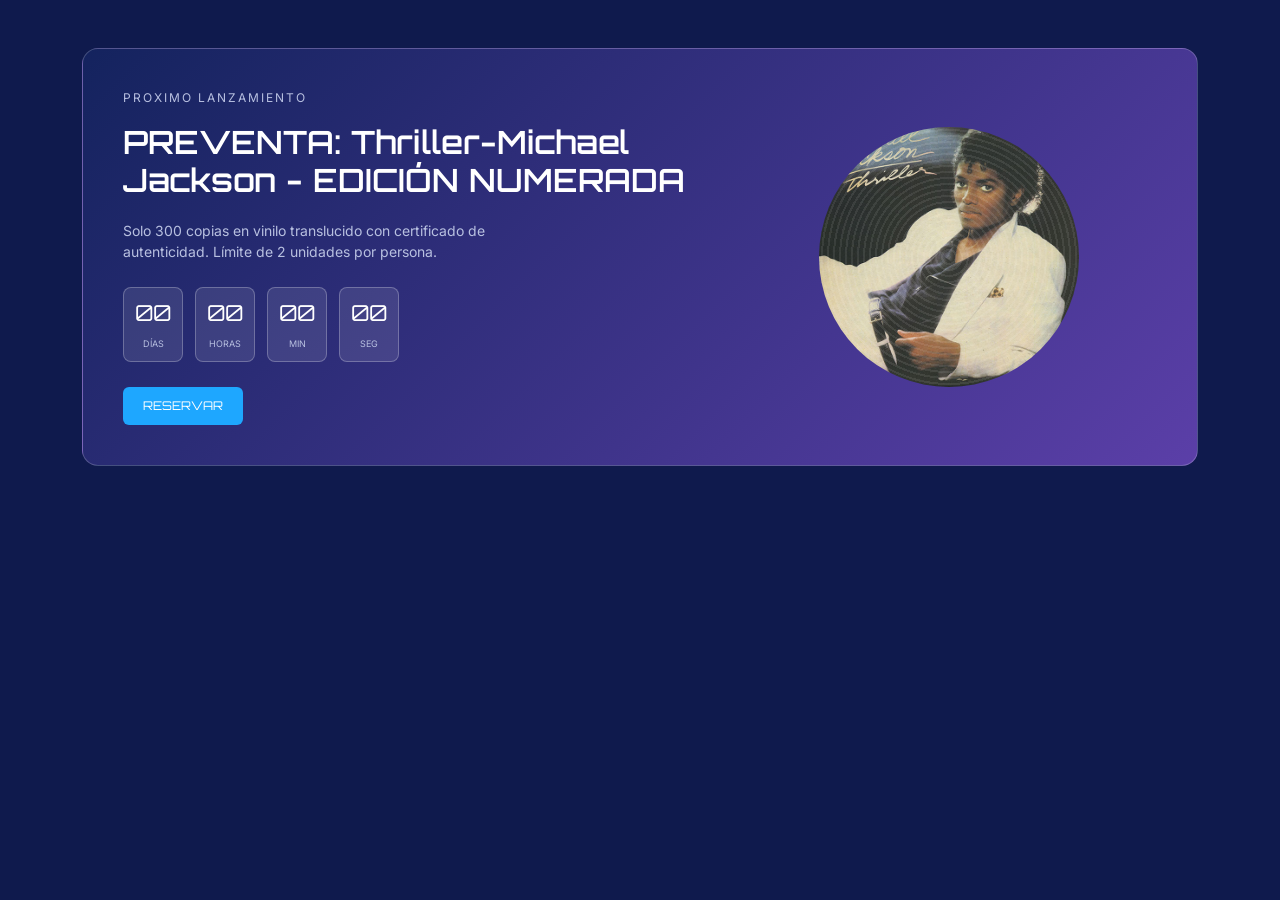
==== index.html @ ed51efc9 "preventa" ====
<!-- mateo -->

<!DOCTYPE html>
<html lang="es">
<head>
  <meta charset="UTF-8">
  <meta name="viewport" content="width=device-width, initial-scale=1">
  <title>Preventa 4BitMusic</title>

  <!-- Bootstrap -->
  <link href="https://cdn.jsdelivr.net/npm/bootstrap@5.3.3/dist/css/bootstrap.min.css" rel="stylesheet">
  <!--Orbitron -->
  <link href="https://fonts.googleapis.com/css2?family=Inter:wght@400;600&family=Orbitron:wght@600;800&display=swap" rel="stylesheet">

  <link rel="stylesheet" href="style.css">
</head> 

<body>
  <section class="container my-5">
    <div class="preventa">
      <div class="row align-items-center">

        <!--texto y contador -->
        <div class="col-md-7">
          <p class="etiqueta">PROXIMO LANZAMIENTO</p>
          <h2 class="titulo">PREVENTA: Thriller-Michael Jackson - EDICIÓN NUMERADA</h2>
          <p class="descripcion">
            Solo 300 copias en vinilo translucido con certificado de autenticidad.
            Límite de 2 unidades por persona.
          </p>

          <div class="contador">
            <div class="caja-tiempo">
              <span class="numero" id="dias">00</span>
              <span class="unidad">DÍAS</span>
            </div>
            <div class="caja-tiempo">
              <span class="numero" id="horas">00</span>
              <span class="unidad">HORAS</span>
            </div>
            <div class="caja-tiempo">
              <span class="numero" id="minutos">00</span>
              <span class="unidad">MIN</span>
            </div>
            <div class="caja-tiempo">
              <span class="numero" id="segundos">00</span>
              <span class="unidad">SEG</span>
            </div>
          </div>    

          <button class="boton-reservar">RESERVAR</button>
        </div>

        <!-- lado derecho -->
        <div class="col-md-5 d-flex justify-content-center mt-4 mt-md-0">
          <div class="disco"></div>
        </div>

      </div>
    </div>
  </section>

  <script>
    // fecha del contador
    var fechaLanzamiento = new Date("2026-11-09T10:00:00");

    function actualizarContador() {
      var ahora = new Date();
      var diferencia = fechaLanzamiento - ahora; 

      //esto es por si la fecha ya paso q muestre cero 
      if (diferencia < 0) {
        diferencia = 0;
      }

      var dias = Math.floor(diferencia / (1000 * 60 * 60 * 24));
      var horas = Math.floor((diferencia / (1000 * 60 * 60)) % 24);
      var minutos = Math.floor((diferencia / (1000 * 60)) % 60);
      var segundos = Math.floor((diferencia / 1000) % 60);

      //agrega un 0 delante si el numero tiene una sola cifra 5 > 05
      document.getElementById("dias").textContent = String(dias).padStart(2, "0");
      document.getElementById("horas").textContent = String(horas).padStart(2, "0");
      document.getElementById("minutos").textContent = String(minutos).padStart(2, "0");
      document.getElementById("segundos").textContent = String(segundos).padStart(2, "0");
    }

    actualizarContador();                  // se ejecuta una vez al cargar
    setInterval(actualizarContador, 1000); // y luego cada 1 segundo 
  </script>

</body>
</html>
---- style.css ----
:root {
  --azul-oscuro: #14235e;
  --morado: #5b3fa8;
  --cian: #1ea7ff;
  --texto-gris: #b8c0e0;
}

body {
  background-color: #0f1a4d;
  font-family: 'Inter', sans-serif;
}

/* tarjeta grande */
.preventa {
  background: linear-gradient(135deg, var(--azul-oscuro), var(--morado));
  border: 1px solid rgba(255, 255, 255, 0.2);
  border-radius: 16px;
  padding: 40px;
  color: white;
}

.etiqueta {
  font-size: 12px;
  letter-spacing: 2px;
  color: var(--texto-gris);
}

.titulo {
  font-family: 'Orbitron', sans-serif;
  font-weight: 600;
  font-size: 32px;
  margin: 10px 0 20px 0;
}

.descripcion {
  color: var(--texto-gris);
  font-size: 14px;
  max-width: 420px;
}

/* contador */
.contador {
  display: flex;
  gap: 12px;
  margin: 25px 0;
}

.caja-tiempo {
  background-color: rgba(255, 255, 255, 0.1);
  border: 1px solid rgba(255, 255, 255, 0.25);
  border-radius: 8px;
  width: 60px;
  padding: 8px 0;
  text-align: center;
}

.numero {
  font-family: 'Orbitron', sans-serif;
  font-size: 22px;
  display: block;
}

.unidad {
  font-size: 9px;
  color: var(--texto-gris);
}

/* boton reserva */
.boton-reservar {
  background-color: var(--cian);
  color: white;
  border: none;
  border-radius: 6px;
  padding: 10px 20px;
  font-family: 'Orbitron', sans-serif;
  font-size: 12px;
  cursor: pointer;
}

.boton-reservar:hover {
  background-color: #0d8be0;
}

/* vinilo*/
.disco {
  width: 260px;
  height: 260px;
  border-radius: 50%; /* para que sea circular y no el vinilo cuadrado */
  background:
    repeating-radial-gradient(circle, rgba(255,255,255,0.08) 0px, rgba(255,255,255,0.08) 2px, transparent 2px, transparent 6px),
    url("Rthriller.jpg") center / cover no-repeat;
  position: relative;
  transform-origin: center;
  animation: girar 6s linear infinite; /* entre mas bajo sea el mumero mas rapido gira*/
}

/* animacion */
@keyframes girar {
  from { transform: rotate(0deg); }
  to   { transform: rotate(360deg); }
}
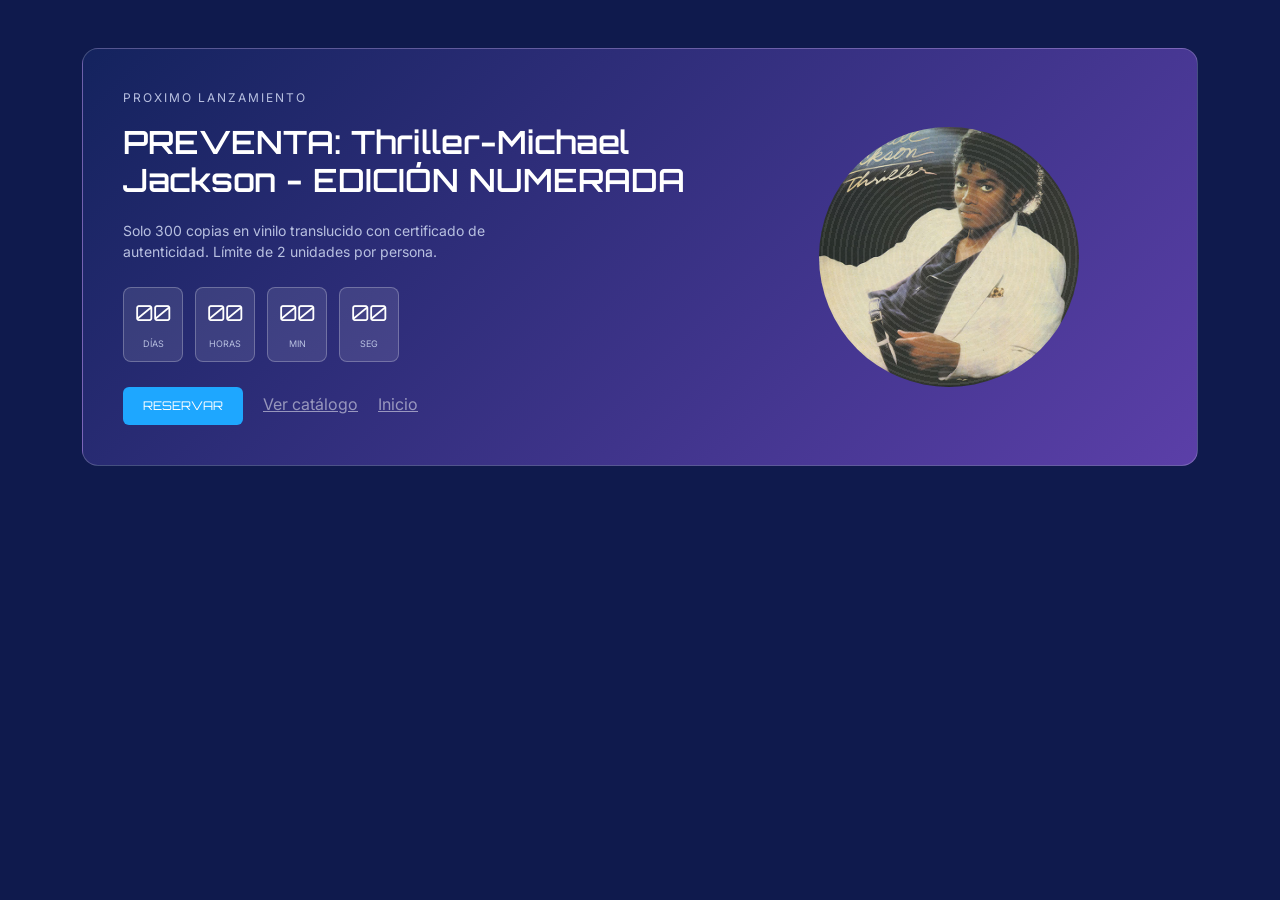
==== commit 4ee27b72: "Conecta las páginas entre sí (inicio, catálogo y preventa)" ====
--- a/index.html
+++ b/index.html
@@ -49,6 +49,8 @@
           </div>    
 
           <button class="boton-reservar">RESERVAR</button>
+          <a href="catalogo.html" class="ms-3 text-white-50">Ver catálogo</a>
+          <a href="Pg/pagDisco.html" class="ms-3 text-white-50">Inicio</a>
         </div>
 
         <!-- lado derecho -->
